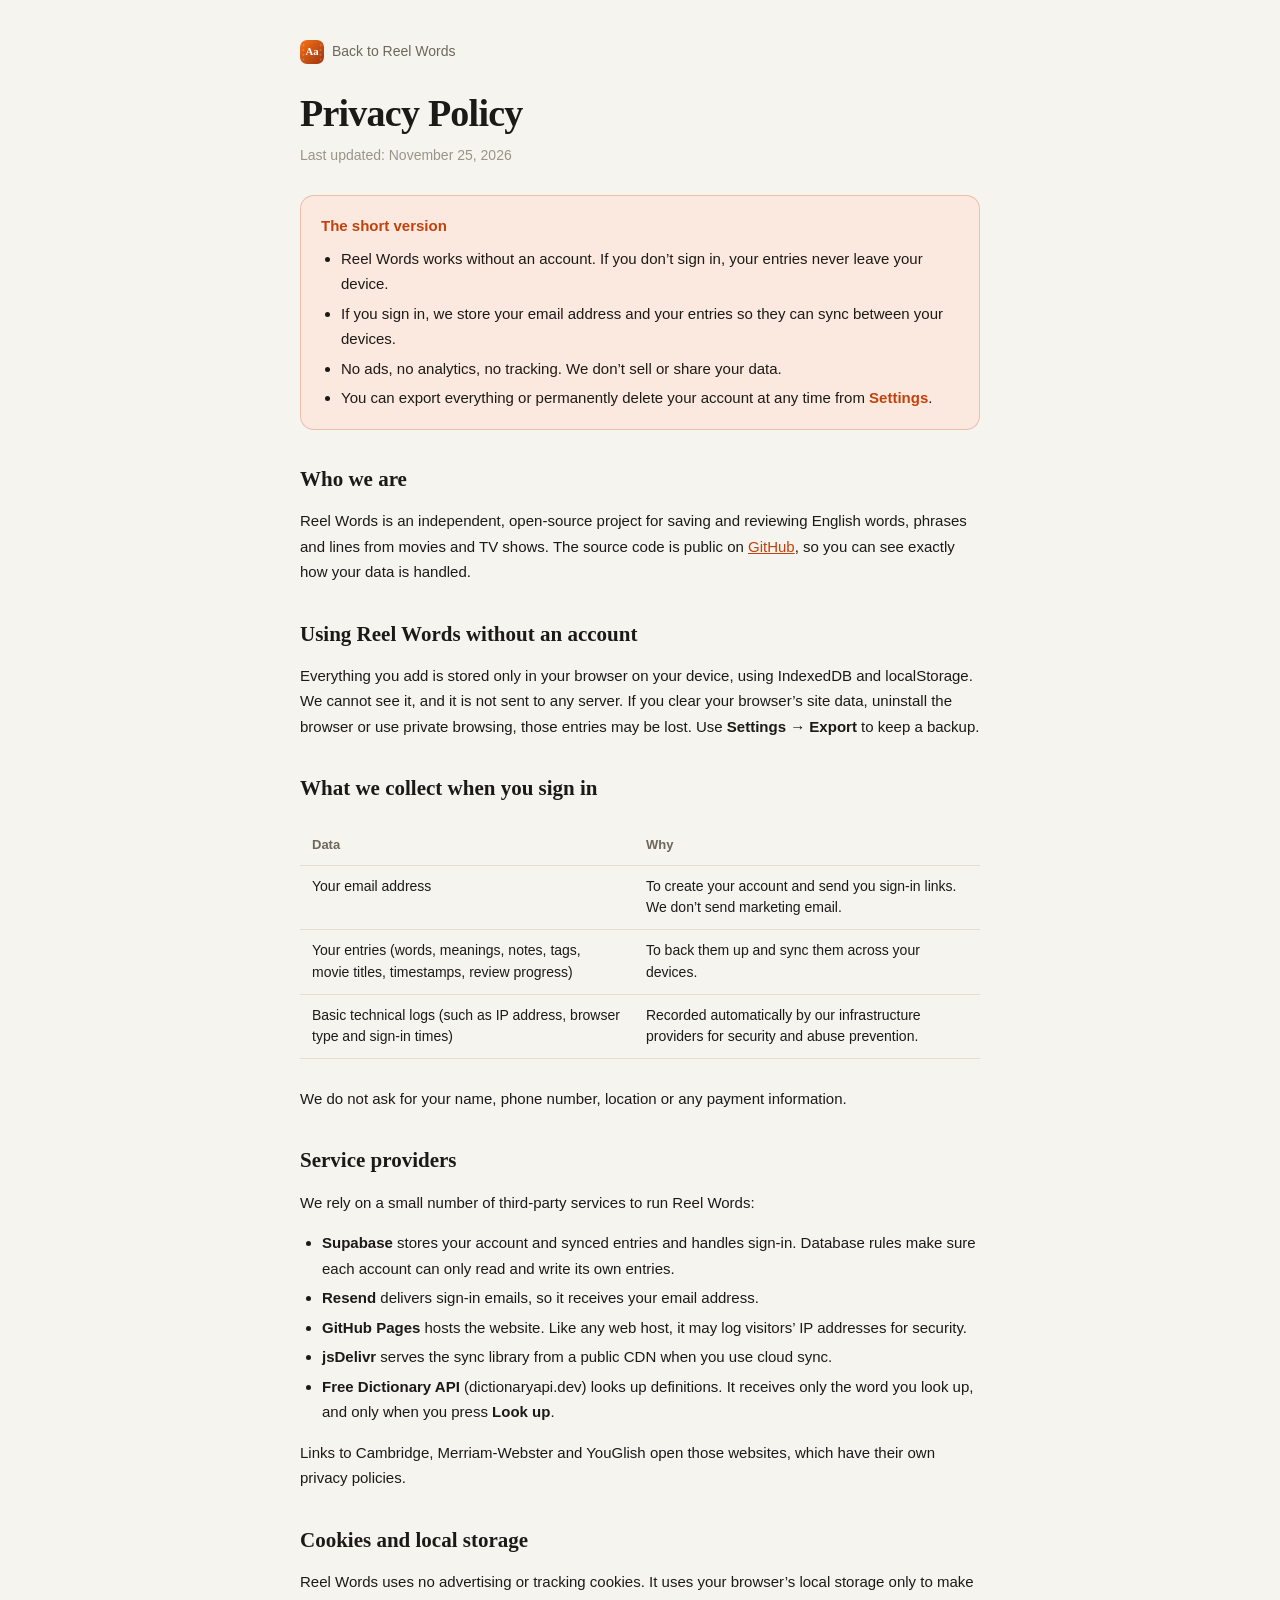
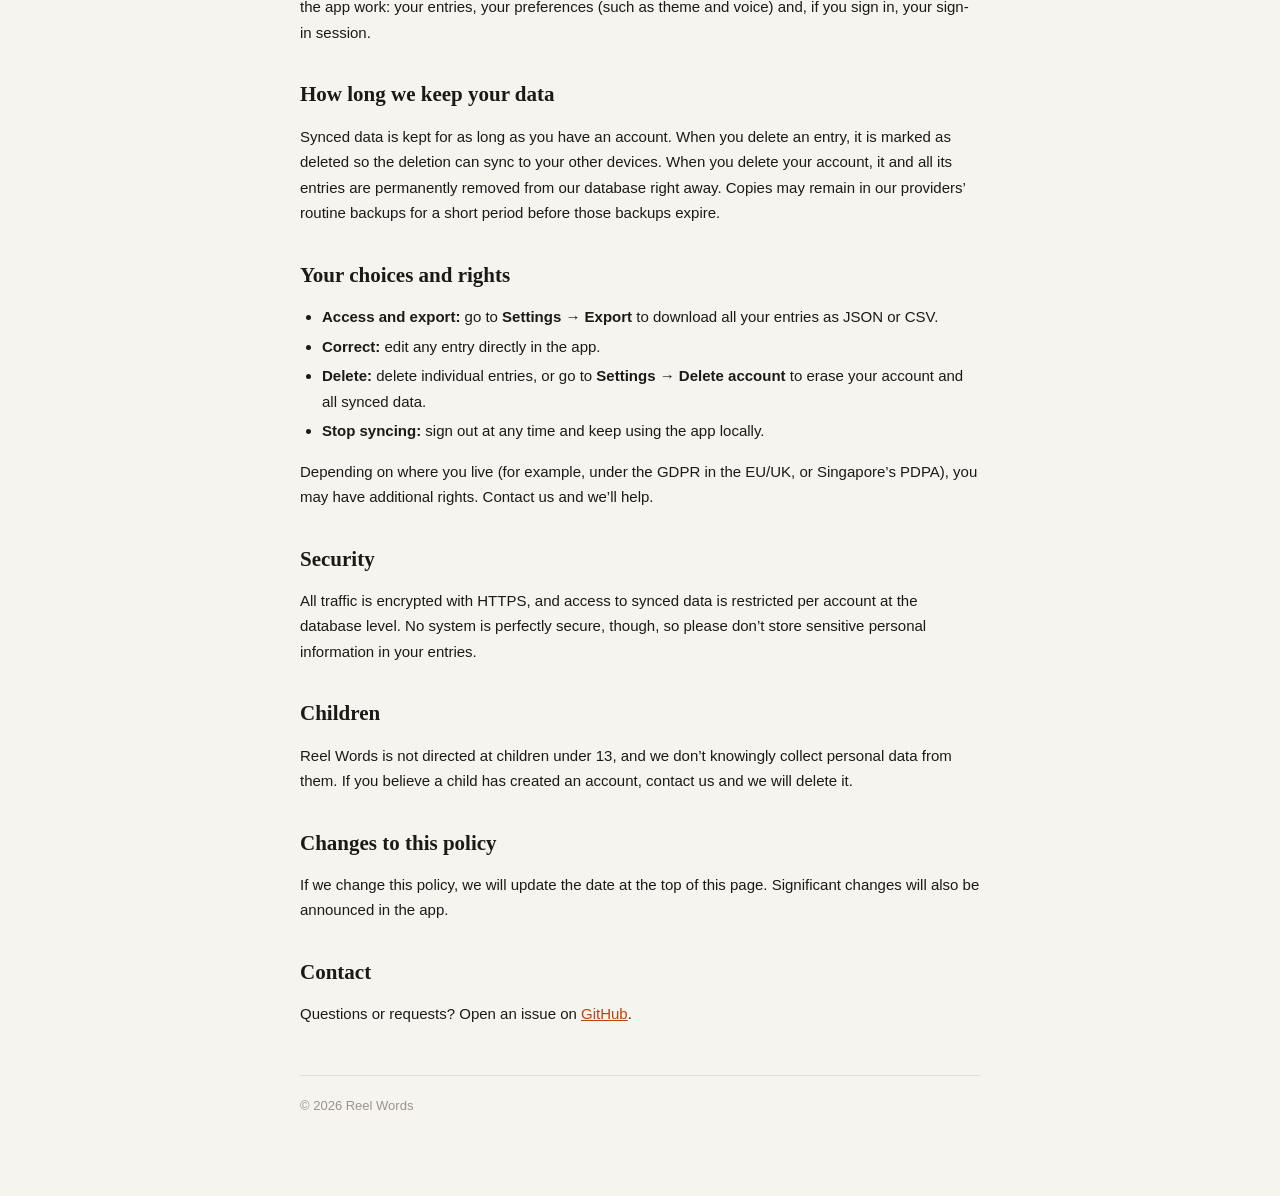
==== privacy.html @ d5b34e13 "Add privacy policy page" ====
<!doctype html>
<html lang="en">
<head>
  <meta charset="utf-8">
  <meta name="viewport" content="width=device-width, initial-scale=1, viewport-fit=cover">
  <title>Privacy Policy · Reel Words</title>
  <meta name="description" content="How Reel Words handles your data.">
  <link rel="icon" href="icon.svg" type="image/svg+xml">
  <link rel="stylesheet" href="css/style.css">
  <script>
    try {
      var t = (JSON.parse(localStorage.getItem('reel-words:settings')) || {}).theme;
      if (t === 'light' || t === 'dark') document.documentElement.setAttribute('data-theme', t);
    } catch (e) {}
  </script>
  <style>
    .doc { max-width: 720px; margin: 0 auto; padding: 40px 20px 80px; }
    .doc .back { display: inline-flex; align-items: center; gap: 8px; color: var(--muted); text-decoration: none; font-size: 14px; margin-bottom: 28px; }
    .doc .back:hover { color: var(--accent); }
    .doc .back img { border-radius: 7px; }
    .doc h1 { font: 600 clamp(28px, 5vw, 38px)/1.15 var(--font-display); letter-spacing: -.02em; margin: 0 0 8px; }
    .doc .updated { color: var(--faint); font-size: 14px; margin: 0 0 28px; }
    .doc .tldr { padding: 18px 20px; border-radius: var(--radius); background: var(--accent-soft); border: 1px solid color-mix(in srgb, var(--accent) 25%, transparent); margin-bottom: 32px; }
    .doc .tldr b { color: var(--accent); }
    .doc .tldr ul { margin: 8px 0 0; padding-left: 20px; }
    .doc h2 { font: 600 21px/1.3 var(--font-display); margin: 36px 0 10px; }
    .doc p, .doc li { color: var(--text); line-height: 1.7; }
    .doc ul { padding-left: 22px; }
    .doc li + li { margin-top: 4px; }
    .doc a { color: var(--accent); }
    .doc table { width: 100%; border-collapse: collapse; font-size: 14px; margin: 12px 0; }
    .doc th, .doc td { text-align: left; padding: 10px 12px; border-bottom: 1px solid var(--border); vertical-align: top; }
    .doc th { color: var(--muted); font-weight: 600; font-size: 13px; }
    .table-wrap { overflow-x: auto; }
    .doc footer { margin-top: 48px; padding-top: 20px; border-top: 1px solid var(--border); color: var(--faint); font-size: 13px; }
  </style>
</head>
<body>
  <main class="doc">
    <a class="back" href="./"><img src="icon.svg" alt="" width="24" height="24"> Back to Reel Words</a>

    <h1>Privacy Policy</h1>
    <p class="updated">Last updated: November 25, 2026</p>

    <div class="tldr">
      <b>The short version</b>
      <ul>
        <li>Reel Words works without an account. If you don’t sign in, your entries never leave your device.</li>
        <li>If you sign in, we store your email address and your entries so they can sync between your devices.</li>
        <li>No ads, no analytics, no tracking. We don’t sell or share your data.</li>
        <li>You can export everything or permanently delete your account at any time from <b>Settings</b>.</li>
      </ul>
    </div>

    <h2>Who we are</h2>
    <p>Reel Words is an independent, open-source project for saving and reviewing English words, phrases and lines from movies and TV shows. The source code is public on <a href="https://github.com/Wenxian-ee/reel-words" target="_blank" rel="noopener">GitHub</a>, so you can see exactly how your data is handled.</p>

    <h2>Using Reel Words without an account</h2>
    <p>Everything you add is stored only in your browser on your device, using IndexedDB and localStorage. We cannot see it, and it is not sent to any server. If you clear your browser’s site data, uninstall the browser or use private browsing, those entries may be lost. Use <b>Settings → Export</b> to keep a backup.</p>

    <h2>What we collect when you sign in</h2>
    <div class="table-wrap">
      <table>
        <thead><tr><th>Data</th><th>Why</th></tr></thead>
        <tbody>
          <tr><td>Your email address</td><td>To create your account and send you sign-in links. We don’t send marketing email.</td></tr>
          <tr><td>Your entries (words, meanings, notes, tags, movie titles, timestamps, review progress)</td><td>To back them up and sync them across your devices.</td></tr>
          <tr><td>Basic technical logs (such as IP address, browser type and sign-in times)</td><td>Recorded automatically by our infrastructure providers for security and abuse prevention.</td></tr>
        </tbody>
      </table>
    </div>
    <p>We do not ask for your name, phone number, location or any payment information.</p>

    <h2>Service providers</h2>
    <p>We rely on a small number of third-party services to run Reel Words:</p>
    <ul>
      <li><b>Supabase</b> stores your account and synced entries and handles sign-in. Database rules make sure each account can only read and write its own entries.</li>
      <li><b>Resend</b> delivers sign-in emails, so it receives your email address.</li>
      <li><b>GitHub Pages</b> hosts the website. Like any web host, it may log visitors’ IP addresses for security.</li>
      <li><b>jsDelivr</b> serves the sync library from a public CDN when you use cloud sync.</li>
      <li><b>Free Dictionary API</b> (dictionaryapi.dev) looks up definitions. It receives only the word you look up, and only when you press <b>Look up</b>.</li>
    </ul>
    <p>Links to Cambridge, Merriam-Webster and YouGlish open those websites, which have their own privacy policies.</p>

    <h2>Cookies and local storage</h2>
    <p>Reel Words uses no advertising or tracking cookies. It uses your browser’s local storage only to make the app work: your entries, your preferences (such as theme and voice) and, if you sign in, your sign-in session.</p>

    <h2>How long we keep your data</h2>
    <p>Synced data is kept for as long as you have an account. When you delete an entry, it is marked as deleted so the deletion can sync to your other devices. When you delete your account, it and all its entries are permanently removed from our database right away. Copies may remain in our providers’ routine backups for a short period before those backups expire.</p>

    <h2>Your choices and rights</h2>
    <ul>
      <li><b>Access and export:</b> go to <b>Settings → Export</b> to download all your entries as JSON or CSV.</li>
      <li><b>Correct:</b> edit any entry directly in the app.</li>
      <li><b>Delete:</b> delete individual entries, or go to <b>Settings → Delete account</b> to erase your account and all synced data.</li>
      <li><b>Stop syncing:</b> sign out at any time and keep using the app locally.</li>
    </ul>
    <p>Depending on where you live (for example, under the GDPR in the EU/UK, or Singapore’s PDPA), you may have additional rights. Contact us and we’ll help.</p>

    <h2>Security</h2>
    <p>All traffic is encrypted with HTTPS, and access to synced data is restricted per account at the database level. No system is perfectly secure, though, so please don’t store sensitive personal information in your entries.</p>

    <h2>Children</h2>
    <p>Reel Words is not directed at children under 13, and we don’t knowingly collect personal data from them. If you believe a child has created an account, contact us and we will delete it.</p>

    <h2>Changes to this policy</h2>
    <p>If we change this policy, we will update the date at the top of this page. Significant changes will also be announced in the app.</p>

    <h2>Contact</h2>
    <p>Questions or requests? Open an issue on <a href="https://github.com/Wenxian-ee/reel-words/issues" target="_blank" rel="noopener">GitHub</a>.</p>

    <footer>© 2026 Reel Words</footer>
  </main>
</body>
</html>
---- css/style.css ----
/* ============ Design tokens ============ */
:root {
  --bg: #f6f4ef;
  --surface: #ffffff;
  --surface-2: #f1eee7;
  --surface-3: #e9e5dc;
  --border: #e3ded3;
  --border-strong: #d3ccbe;
  --text: #1c1a17;
  --muted: #6d675d;
  --faint: #9a9488;

  --accent: #c2410c;
  --accent-hover: #a8360a;
  --accent-soft: #fbe9df;
  --accent-text: #ffffff;

  --word: #2563eb;      --word-soft: #e3ecfd;
  --phrase: #7c3aed;    --phrase-soft: #eee6fd;
  --sentence: #0f766e;  --sentence-soft: #dcf2ef;
  --star: #d97706;
  --danger: #dc2626;    --danger-soft: #fde4e4;
  --ok: #16a34a;

  --heat-0: #ebe7de;

  --shadow-sm: 0 1px 2px rgba(28, 26, 23, .06);
  --shadow: 0 1px 2px rgba(28, 26, 23, .05), 0 6px 20px -6px rgba(28, 26, 23, .12);
  --shadow-lg: 0 24px 60px -12px rgba(28, 26, 23, .35);

  --radius: 14px;
  --radius-sm: 9px;

  --font-ui: -apple-system, BlinkMacSystemFont, "SF Pro Text", "PingFang SC", "Hiragino Sans GB", "Microsoft YaHei", "Segoe UI", Roboto, sans-serif;
  --font-display: "New York", "Iowan Old Style", "Palatino Linotype", Georgia, "Songti SC", serif;
  --font-mono: "SF Mono", ui-monospace, Menlo, Consolas, monospace;

  color-scheme: light;
}

@media (prefers-color-scheme: dark) {
  :root:not([data-theme="light"]) {
    --bg: #121110; --surface: #1b1a18; --surface-2: #242220; --surface-3: #2e2b28;
    --border: #2f2c29; --border-strong: #423e39;
    --text: #f2efe9; --muted: #a59f94; --faint: #78726a;
    --accent: #fb923c; --accent-hover: #fdba74; --accent-soft: #3a2316; --accent-text: #1c1006;
    --word: #7aa7ff; --word-soft: #1c2740;
    --phrase: #b69cff; --phrase-soft: #2a2140;
    --sentence: #4fd1c0; --sentence-soft: #15302d;
    --star: #fbbf24; --danger: #f87171; --danger-soft: #3b1a1a; --ok: #4ade80;
    --heat-0: #262421;
    --shadow-sm: 0 1px 2px rgba(0,0,0,.3);
    --shadow: 0 1px 2px rgba(0,0,0,.3), 0 8px 24px -8px rgba(0,0,0,.5);
    --shadow-lg: 0 24px 60px -12px rgba(0,0,0,.7);
    color-scheme: dark;
  }
}
:root[data-theme="dark"] {
  --bg: #121110; --surface: #1b1a18; --surface-2: #242220; --surface-3: #2e2b28;
  --border: #2f2c29; --border-strong: #423e39;
  --text: #f2efe9; --muted: #a59f94; --faint: #78726a;
  --accent: #fb923c; --accent-hover: #fdba74; --accent-soft: #3a2316; --accent-text: #1c1006;
  --word: #7aa7ff; --word-soft: #1c2740;
  --phrase: #b69cff; --phrase-soft: #2a2140;
  --sentence: #4fd1c0; --sentence-soft: #15302d;
  --star: #fbbf24; --danger: #f87171; --danger-soft: #3b1a1a; --ok: #4ade80;
  --heat-0: #262421;
  --shadow-sm: 0 1px 2px rgba(0,0,0,.3);
  --shadow: 0 1px 2px rgba(0,0,0,.3), 0 8px 24px -8px rgba(0,0,0,.5);
  --shadow-lg: 0 24px 60px -12px rgba(0,0,0,.7);
  color-scheme: dark;
}

/* ============ Base ============ */
*, *::before, *::after { box-sizing: border-box; }
html { -webkit-text-size-adjust: 100%; }
body {
  margin: 0;
  background: var(--bg);
  color: var(--text);
  font: 15px/1.55 var(--font-ui);
  -webkit-font-smoothing: antialiased;
}
button, input, select, textarea { font: inherit; color: inherit; }
button { cursor: pointer; }
a { color: inherit; }
svg { width: 18px; height: 18px; fill: none; stroke: currentColor; stroke-width: 2; stroke-linecap: round; stroke-linejoin: round; flex-shrink: 0; }
[hidden] { display: none !important; }
kbd {
  font: 600 11px/1 var(--font-mono);
  padding: 3px 5px; border-radius: 5px;
  border: 1px solid var(--border-strong); border-bottom-width: 2px;
  color: var(--muted); background: var(--surface);
}
.btn.primary kbd { background: rgba(255,255,255,.18); color: inherit; border-color: rgba(255,255,255,.35); }
mark { background: var(--accent-soft); color: var(--accent); border-radius: 3px; padding: 0 2px; font-weight: 600; }
:focus-visible { outline: 2px solid var(--accent); outline-offset: 2px; }

/* ============ Layout ============ */
.app { display: grid; grid-template-columns: 248px 1fr; min-height: 100vh; }
.sidebar {
  position: sticky; top: 0; height: 100vh;
  display: flex; flex-direction: column; gap: 18px;
  padding: 22px 16px;
  border-right: 1px solid var(--border);
  background: var(--surface-2);
}
.brand { display: flex; align-items: center; gap: 10px; text-decoration: none; padding: 0 6px; }
.brand img { border-radius: 9px; box-shadow: var(--shadow-sm); }
.brand span { display: flex; flex-direction: column; line-height: 1.2; }
.brand strong { font-family: var(--font-display); font-size: 18px; letter-spacing: -.01em; }
.brand small { color: var(--muted); font-size: 12px; }

.nav { display: flex; flex-direction: column; gap: 2px; }
.nav a {
  display: flex; align-items: center; gap: 11px;
  padding: 9px 12px; border-radius: var(--radius-sm);
  text-decoration: none; color: var(--muted); font-weight: 500;
  transition: background .15s, color .15s;
}
.nav a:hover { background: var(--surface-3); color: var(--text); }
.nav a.active { background: var(--surface); color: var(--text); box-shadow: var(--shadow-sm); }
.nav a.active svg { color: var(--accent); }
.nav .count { margin-left: auto; font-size: 12px; color: var(--faint); font-variant-numeric: tabular-nums; }
.nav .badge-due {
  margin-left: auto; min-width: 22px; padding: 1px 7px; border-radius: 999px;
  background: var(--accent); color: var(--accent-text); font-size: 12px; font-weight: 700; text-align: center;
}
.sidebar-foot { margin-top: auto; font-size: 12px; color: var(--faint); padding: 0 8px; }
.sidebar-foot .streak { display: flex; align-items: center; gap: 8px; padding: 10px 12px; border-radius: var(--radius-sm); background: var(--surface); color: var(--muted); border: 1px solid var(--border); }
.sidebar-foot .streak b { color: var(--accent); font-size: 18px; font-family: var(--font-display); }

.sidebar-foot { display: grid; gap: 8px; }
.account {
  display: flex; align-items: center; gap: 10px; width: 100%; text-align: left;
  padding: 10px 12px; border-radius: var(--radius-sm); border: 1px solid var(--border);
  background: var(--surface); color: var(--text); text-decoration: none; font-size: 13px;
}
.account:hover { border-color: var(--border-strong); }
.account svg { color: var(--accent); }
.account span { display: flex; flex-direction: column; min-width: 0; line-height: 1.3; }
.account b { font-weight: 600; overflow: hidden; text-overflow: ellipsis; white-space: nowrap; }
.account small { color: var(--faint); font-size: 12px; }
.sync-dot { display: inline-block; width: 8px; height: 8px; border-radius: 50%; background: var(--faint); flex-shrink: 0; margin-right: 6px; vertical-align: 1px; }
.account .sync-dot { margin-right: 0; }
.sync-dot.synced { background: var(--ok); }
.sync-dot.syncing, .sync-dot.loading { background: var(--star); animation: pulse 1s ease-in-out infinite alternate; }
.sync-dot.error { background: var(--danger); }
@keyframes pulse { to { opacity: .3; } }
.signin-form { display: flex; gap: 8px; flex-wrap: wrap; margin-top: 4px; }
.signin-form .input { flex: 1 1 220px; min-width: 0; }
.signin-msg { margin: 8px 0 0; }

.main { padding: 32px clamp(16px, 4vw, 48px) 80px; max-width: 1240px; width: 100%; outline: none; }

.tabbar, .fab { display: none; }

@media (max-width: 860px) {
  .app { grid-template-columns: 1fr; }
  .sidebar { display: none; }
  .main { padding: 20px 16px calc(96px + env(safe-area-inset-bottom, 0px)); }
  .tabbar {
    display: grid; grid-template-columns: repeat(5, 1fr);
    position: fixed; left: 0; right: 0; bottom: 0; z-index: 20;
    padding: 6px 4px calc(6px + env(safe-area-inset-bottom, 0px));
    background: color-mix(in srgb, var(--surface) 88%, transparent);
    backdrop-filter: blur(14px); -webkit-backdrop-filter: blur(14px);
    border-top: 1px solid var(--border);
  }
  .tabbar a {
    position: relative;
    display: flex; flex-direction: column; align-items: center; gap: 2px;
    padding: 6px 0; font-size: 11px; color: var(--faint); text-decoration: none;
  }
  .tabbar a.active { color: var(--accent); }
  .tabbar svg { width: 21px; height: 21px; }
  .tabbar .dot { position: absolute; top: 3px; left: calc(50% + 8px); min-width: 16px; height: 16px; padding: 0 4px; border-radius: 99px; background: var(--accent); color: var(--accent-text); font-size: 10px; font-weight: 700; line-height: 16px; text-align: center; }
  .fab {
    display: grid; place-items: center;
    position: fixed; right: 18px; bottom: calc(78px + env(safe-area-inset-bottom, 0px)); z-index: 21;
    width: 56px; height: 56px; border-radius: 18px; border: 0;
    background: var(--accent); color: var(--accent-text); box-shadow: var(--shadow-lg);
  }
  .fab svg { width: 26px; height: 26px; stroke-width: 2.4; }
  .hide-mobile { display: none !important; }
}

/* ============ Buttons & controls ============ */
.btn {
  display: inline-flex; align-items: center; justify-content: center; gap: 8px;
  height: 38px; padding: 0 14px; border-radius: var(--radius-sm);
  border: 1px solid var(--border-strong); background: var(--surface); color: var(--text);
  font-weight: 600; font-size: 14px; white-space: nowrap;
  transition: background .15s, border-color .15s, transform .05s, color .15s;
}
.btn:hover { background: var(--surface-2); }
.btn:active { transform: translateY(1px); }
.btn:disabled { opacity: .45; cursor: not-allowed; transform: none; }
.btn.primary { background: var(--accent); border-color: var(--accent); color: var(--accent-text); }
.btn.primary:hover { background: var(--accent-hover); border-color: var(--accent-hover); }
.btn.danger { color: var(--danger); }
.btn.danger.solid { background: var(--danger); border-color: var(--danger); color: #fff; }
.btn.ghost { background: transparent; border-color: transparent; color: var(--muted); }
.btn.ghost:hover { background: var(--surface-2); color: var(--text); }
.btn.block { width: 100%; }
.btn.lg { height: 46px; padding: 0 22px; font-size: 15px; border-radius: 12px; }
.btn.sm { height: 30px; padding: 0 10px; font-size: 13px; }

.icon-btn {
  display: inline-grid; place-items: center; width: 32px; height: 32px;
  border-radius: 8px; border: 0; background: transparent; color: var(--faint);
  transition: background .15s, color .15s;
}
.icon-btn:hover { background: var(--surface-2); color: var(--text); }
.icon-btn.on { color: var(--star); }
.icon-btn.on svg { fill: currentColor; }
.icon-btn.danger:hover { color: var(--danger); background: var(--danger-soft); }

.seg {
  display: inline-flex; padding: 3px; gap: 2px;
  background: var(--surface-2); border: 1px solid var(--border); border-radius: 10px;
}
.seg button {
  border: 0; background: transparent; padding: 5px 12px; border-radius: 7px;
  color: var(--muted); font-size: 13px; font-weight: 600; white-space: nowrap;
}
.seg button:hover { color: var(--text); }
.seg button.on { background: var(--surface); color: var(--text); box-shadow: var(--shadow-sm); }
.seg button[data-v="word"].on { color: var(--word); }
.seg button[data-v="phrase"].on { color: var(--phrase); }
.seg button[data-v="sentence"].on { color: var(--sentence); }

.select, .input, .textarea {
  height: 38px; padding: 0 12px; border-radius: var(--radius-sm);
  border: 1px solid var(--border-strong); background: var(--surface);
  transition: border-color .15s, box-shadow .15s;
}
.select { padding-right: 30px; appearance: none; -webkit-appearance: none;
  background-image: url("data:image/svg+xml,%3Csvg xmlns='http://www.w3.org/2000/svg' viewBox='0 0 24 24' fill='none' stroke='%239a9488' stroke-width='2.5' stroke-linecap='round'%3E%3Cpolyline points='6 9 12 15 18 9'/%3E%3C/svg%3E");
  background-repeat: no-repeat; background-position: right 10px center; background-size: 14px;
  font-size: 13.5px; max-width: 200px;
}
.select.active { border-color: var(--accent); color: var(--accent); font-weight: 600; }
.textarea { height: auto; padding: 10px 12px; resize: vertical; min-height: 64px; line-height: 1.5; }
.input:focus, .textarea:focus, .select:focus { outline: none; border-color: var(--accent); box-shadow: 0 0 0 3px var(--accent-soft); }
.input::placeholder, .textarea::placeholder { color: var(--faint); }

/* ============ Page header & toolbar ============ */
.page-head { display: flex; align-items: flex-end; justify-content: space-between; gap: 16px; flex-wrap: wrap; margin-bottom: 22px; }
.page-head h1 { margin: 0; font: 600 clamp(26px, 4vw, 34px)/1.15 var(--font-display); letter-spacing: -.02em; }
.page-head .sub { margin: 4px 0 0; color: var(--muted); }

.toolbar { display: flex; flex-direction: column; gap: 12px; margin-bottom: 18px; }
.search {
  display: flex; align-items: center; gap: 10px;
  height: 46px; padding: 0 14px; border-radius: 12px;
  background: var(--surface); border: 1px solid var(--border-strong); box-shadow: var(--shadow-sm);
  color: var(--faint);
}
.search:focus-within { border-color: var(--accent); box-shadow: 0 0 0 3px var(--accent-soft); }
.search input { flex: 1; min-width: 0; border: 0; background: transparent; outline: none; font-size: 15px; color: var(--text); }
.search input::-webkit-search-cancel-button { display: none; }
.filters { display: flex; flex-wrap: wrap; gap: 8px; align-items: center; }
.filters .spacer { flex: 1; }

.result-line { display: flex; align-items: center; gap: 10px; color: var(--muted); font-size: 13px; margin: 0 2px 12px; }
.result-line .link { border: 0; background: none; color: var(--accent); font-weight: 600; padding: 0; font-size: 13px; }

/* ============ Entry cards ============ */
.grid { display: grid; grid-template-columns: repeat(auto-fill, minmax(min(100%, 330px), 1fr)); gap: 14px; align-items: start; }
.card {
  position: relative; display: flex; flex-direction: column; gap: 10px;
  padding: 16px 16px 12px; border-radius: var(--radius);
  background: var(--surface); border: 1px solid var(--border); box-shadow: var(--shadow-sm);
  transition: box-shadow .2s, border-color .2s, transform .2s;
  cursor: pointer;
  animation: rise .35s cubic-bezier(.2,.8,.2,1) both;
}
.card:hover { box-shadow: var(--shadow); border-color: var(--border-strong); transform: translateY(-1px); }
.card::before { content: ""; position: absolute; left: 0; top: 16px; bottom: 16px; width: 3px; border-radius: 0 3px 3px 0; background: var(--type-color); }
.card[data-type="word"] { --type-color: var(--word); --type-soft: var(--word-soft); }
.card[data-type="phrase"] { --type-color: var(--phrase); --type-soft: var(--phrase-soft); }
.card[data-type="sentence"] { --type-color: var(--sentence); --type-soft: var(--sentence-soft); }
@keyframes rise { from { opacity: 0; transform: translateY(6px); } }

.card-top { display: flex; align-items: center; gap: 8px; }
.card-top .actions { margin-left: auto; display: flex; gap: 0; margin-right: -6px; margin-top: -6px; }
.type-badge {
  display: inline-flex; align-items: center; height: 22px; padding: 0 8px; border-radius: 6px;
  background: var(--type-soft); color: var(--type-color); font-size: 12px; font-weight: 700;
}
.type-badge.word { --type-soft: var(--word-soft); --type-color: var(--word); }
.type-badge.phrase { --type-soft: var(--phrase-soft); --type-color: var(--phrase); }
.type-badge.sentence { --type-soft: var(--sentence-soft); --type-color: var(--sentence); }
.status { display: inline-flex; align-items: center; gap: 5px; font-size: 12px; color: var(--faint); }
.status::before { content: ""; width: 7px; height: 7px; border-radius: 50%; background: var(--faint); }
.status.learning::before { background: var(--star); }
.status.mastered::before { background: var(--ok); }

.headword { margin: 0; font: 600 21px/1.3 var(--font-display); letter-spacing: -.01em; word-break: break-word; }
.card[data-type="sentence"] .headword { font-size: 18px; font-weight: 500; }
.phonetic { font: 400 13px var(--font-ui); color: var(--faint); margin-left: 6px; letter-spacing: 0; }
.meaning { margin: 0; color: var(--text); font-size: 15px; }
.meaning.empty { color: var(--faint); font-style: italic; font-size: 14px; }
.context {
  margin: 0; padding: 8px 12px; border-radius: 8px;
  background: var(--surface-2); color: var(--muted);
  font: italic 14px/1.55 var(--font-display);
}
.context::before { content: "“"; } .context::after { content: "”"; }
.notes { margin: 0; color: var(--muted); font-size: 13.5px; white-space: pre-wrap; }
.tags { display: flex; flex-wrap: wrap; gap: 6px; }
.tag { font-size: 12px; color: var(--muted); background: var(--surface-2); border: 1px solid var(--border); padding: 1px 8px; border-radius: 99px; text-decoration: none; }
button.tag { cursor: pointer; } button.tag:hover { border-color: var(--accent); color: var(--accent); }
.card-foot { display: flex; align-items: center; gap: 10px; padding-top: 8px; border-top: 1px dashed var(--border); font-size: 12.5px; color: var(--faint); }
.card-foot .movie { display: inline-flex; align-items: center; gap: 5px; color: var(--muted); font-weight: 500; min-width: 0; border: 0; background: none; padding: 0; font-size: inherit; }
.card-foot .movie:hover { color: var(--accent); }
.card-foot .movie span { overflow: hidden; text-overflow: ellipsis; white-space: nowrap; }
.card-foot svg { width: 14px; height: 14px; }
.card-foot .time { font-family: var(--font-mono); font-size: 12px; }
.card-foot .when { margin-left: auto; white-space: nowrap; }

/* ============ Empty states ============ */
.empty-state { text-align: center; padding: 64px 20px; border: 1.5px dashed var(--border-strong); border-radius: 20px; background: var(--surface); }
.empty-state .art { font-size: 44px; line-height: 1; margin-bottom: 14px; }
.empty-state h2 { margin: 0 0 6px; font: 600 22px var(--font-display); }
.empty-state p { margin: 0 auto 20px; color: var(--muted); max-width: 420px; }
.empty-state .row { display: flex; gap: 10px; justify-content: center; flex-wrap: wrap; }

/* ============ Movies ============ */
.movie-grid { display: grid; grid-template-columns: repeat(auto-fill, minmax(min(100%, 210px), 1fr)); gap: 18px; }
.movie-card { display: flex; flex-direction: column; gap: 10px; text-decoration: none; position: relative; animation: rise .35s both; }
.cover {
  position: relative; aspect-ratio: 2 / 3; border-radius: 12px; overflow: hidden;
  background:
    radial-gradient(120% 80% at 20% 0%, hsl(var(--h) 80% 70% / .55), transparent 60%),
    linear-gradient(155deg, hsl(var(--h) 60% 42%), hsl(calc(var(--h) + 35) 65% 18%));
  box-shadow: var(--shadow); color: #fff; text-decoration: none;
  display: flex; flex-direction: column; justify-content: flex-end; padding: 16px;
  transition: transform .25s cubic-bezier(.2,.8,.2,1), box-shadow .25s;
}
.cover::after { content: ""; position: absolute; inset: 0; background: repeating-linear-gradient(90deg, transparent 0 22px, rgba(255,255,255,.04) 22px 23px); pointer-events: none; }
.movie-card:hover .cover { transform: translateY(-4px) rotate(-.4deg); box-shadow: var(--shadow-lg); }
.cover .initial { position: absolute; top: 10px; right: 14px; font: 700 64px/1 var(--font-display); opacity: .22; }
.cover .title { position: relative; font: 600 19px/1.2 var(--font-display); text-shadow: 0 2px 12px rgba(0,0,0,.35); word-break: break-word; }
.cover .count { position: relative; margin-top: 6px; font-size: 12.5px; opacity: .85; }
.movie-meta { display: flex; align-items: center; gap: 8px; }
.mini-bar { flex: 1; display: flex; height: 6px; border-radius: 99px; overflow: hidden; background: var(--surface-3); gap: 2px; }
.mini-bar span:nth-child(1) { background: var(--word); }
.mini-bar span:nth-child(2) { background: var(--phrase); }
.mini-bar span:nth-child(3) { background: var(--sentence); }
.movie-card .icon-btn { position: absolute; top: 8px; left: 8px; z-index: 2; color: #fff; background: rgba(0,0,0,.25); opacity: 0; transition: opacity .2s; }
.movie-card:hover .icon-btn, .movie-card .icon-btn:focus-visible { opacity: 1; }
@media (hover: none) { .movie-card .icon-btn { opacity: 1; } }

.legend { display: flex; gap: 14px; flex-wrap: wrap; font-size: 12.5px; color: var(--muted); }
.legend i { display: inline-block; width: 9px; height: 9px; border-radius: 3px; margin-right: 5px; vertical-align: -1px; }

/* ============ Review ============ */
.review-start { display: grid; grid-template-columns: 1.1fr 1fr; gap: 18px; }
@media (max-width: 760px) { .review-start { grid-template-columns: 1fr; } }
.panel { padding: 22px; border-radius: var(--radius); background: var(--surface); border: 1px solid var(--border); box-shadow: var(--shadow-sm); }
.panel h3 { margin: 0 0 14px; font-size: 13px; font-weight: 700; color: var(--muted); letter-spacing: .04em; }
.hero-num { font: 600 72px/1 var(--font-display); letter-spacing: -.03em; color: var(--accent); }
.hero-num + p { margin: 8px 0 20px; color: var(--muted); }
.opt-row { display: flex; flex-direction: column; gap: 8px; margin-bottom: 16px; }
.opt-row label { font-size: 13px; font-weight: 600; color: var(--muted); }
.opt-row .select { max-width: 100%; }
.btn-row { display: flex; gap: 10px; flex-wrap: wrap; }

.session { max-width: 720px; margin: 0 auto; }
.session-top { display: flex; align-items: center; gap: 14px; margin-bottom: 22px; }
.progress { flex: 1; height: 6px; border-radius: 99px; background: var(--surface-3); overflow: hidden; }
.progress span { display: block; height: 100%; background: var(--accent); border-radius: inherit; transition: width .35s ease; }
.session-top .num { font: 600 13px var(--font-mono); color: var(--muted); }

.flash {
  position: relative; min-height: 340px;
  display: flex; flex-direction: column; align-items: center; justify-content: center; text-align: center; gap: 14px;
  padding: 40px clamp(20px, 5vw, 52px); border-radius: 22px;
  background: var(--surface); border: 1px solid var(--border); box-shadow: var(--shadow);
  animation: rise .3s both;
}
.flash .type-badge { position: absolute; top: 18px; left: 18px; }
.flash .speak { position: absolute; top: 12px; right: 12px; }
.flash .big { margin: 0; font: 600 clamp(26px, 5vw, 40px)/1.2 var(--font-display); letter-spacing: -.02em; word-break: break-word; }
.flash .big.sentence { font-size: clamp(21px, 3.6vw, 28px); font-weight: 500; }
.flash .big.cn { font-family: var(--font-ui); font-weight: 600; font-size: clamp(22px, 4vw, 30px); }
.flash .context { max-width: 560px; }
.flash .src { font-size: 13px; color: var(--faint); display: inline-flex; align-items: center; gap: 6px; }
.flash .src svg { width: 14px; height: 14px; }
.flash .answer { width: 100%; padding-top: 18px; margin-top: 4px; border-top: 1px dashed var(--border-strong); display: flex; flex-direction: column; align-items: center; gap: 10px; animation: rise .25s both; }
.flash .answer .meaning { font-size: 19px; font-weight: 600; }
.blank { display: inline-block; min-width: 3em; border-bottom: 2px solid var(--accent); color: transparent; }

.grades { display: grid; grid-template-columns: repeat(4, 1fr); gap: 10px; margin-top: 18px; }
@media (max-width: 520px) { .grades { grid-template-columns: repeat(2, 1fr); } }
.grade {
  display: flex; flex-direction: column; align-items: center; gap: 2px;
  padding: 12px 8px; border-radius: 12px; border: 1px solid var(--border-strong); background: var(--surface);
  font-weight: 700; transition: transform .08s, border-color .15s, background .15s;
}
.grade:hover { transform: translateY(-2px); }
.grade small { font-weight: 500; font-size: 12px; color: var(--faint); }
.grade kbd { margin-top: 4px; }
.grade.g0 { color: var(--danger); } .grade.g0:hover { border-color: var(--danger); background: var(--danger-soft); }
.grade.g1 { color: var(--star); } .grade.g1:hover { border-color: var(--star); }
.grade.g2 { color: var(--ok); } .grade.g2:hover { border-color: var(--ok); }
.grade.g3 { color: var(--word); } .grade.g3:hover { border-color: var(--word); }
.reveal { margin-top: 18px; width: 100%; }

.summary { text-align: center; max-width: 560px; margin: 40px auto; }
.summary .art { font-size: 56px; }
.summary h2 { font: 600 30px var(--font-display); margin: 10px 0 6px; }
.summary-stats { display: grid; grid-template-columns: repeat(4, 1fr); gap: 10px; margin: 24px 0; }
.summary-stats div { padding: 14px 6px; border-radius: 12px; background: var(--surface); border: 1px solid var(--border); }
.summary-stats b { display: block; font: 600 26px var(--font-display); }
.summary-stats span { font-size: 12px; color: var(--muted); }

/* ============ Stats ============ */
.kpis { display: grid; grid-template-columns: repeat(auto-fit, minmax(min(100%, 170px), 1fr)); gap: 14px; margin-bottom: 18px; }
.kpi { padding: 18px; border-radius: var(--radius); background: var(--surface); border: 1px solid var(--border); box-shadow: var(--shadow-sm); }
.kpi .label { font-size: 13px; color: var(--muted); font-weight: 600; }
.kpi .value { font: 600 36px/1.1 var(--font-display); margin-top: 6px; letter-spacing: -.02em; font-variant-numeric: tabular-nums; }
.kpi .value small { font: 500 14px var(--font-ui); color: var(--muted); margin-left: 4px; }
.kpi .hint { font-size: 12.5px; color: var(--faint); margin-top: 2px; }
.stats-grid { display: grid; grid-template-columns: 1fr 1fr; gap: 14px; }
.stats-grid .wide { grid-column: 1 / -1; }
@media (max-width: 760px) { .stats-grid { grid-template-columns: 1fr; } }

.heat-wrap { overflow-x: auto; padding-bottom: 4px; }
.heatmap { display: grid; grid-template-rows: repeat(7, 13px); grid-auto-flow: column; grid-auto-columns: 13px; gap: 3px; width: max-content; }
.heatmap i { border-radius: 3px; background: var(--heat-0); }
.heatmap i.l1 { background: color-mix(in srgb, var(--accent) 30%, var(--heat-0)); }
.heatmap i.l2 { background: color-mix(in srgb, var(--accent) 55%, var(--heat-0)); }
.heatmap i.l3 { background: color-mix(in srgb, var(--accent) 80%, var(--heat-0)); }
.heatmap i.l4 { background: var(--accent); }
.heatmap i.future { background: transparent; }
.heat-legend { display: flex; align-items: center; gap: 3px; justify-content: flex-end; margin-top: 10px; font-size: 12px; color: var(--faint); }
.heat-legend i { width: 11px; height: 11px; border-radius: 3px; display: inline-block; }
.heat-legend span { margin: 0 4px; }

.stack { display: flex; height: 14px; border-radius: 99px; overflow: hidden; gap: 3px; margin: 6px 0 14px; background: var(--surface-3); }
.stack span:nth-child(1) { background: var(--word); }
.stack span:nth-child(2) { background: var(--phrase); }
.stack span:nth-child(3) { background: var(--sentence); }
.dist-list { display: grid; gap: 8px; }
.dist-list div { display: flex; align-items: center; gap: 10px; font-size: 14px; }
.dist-list i { width: 10px; height: 10px; border-radius: 3px; }
.dist-list b { margin-left: auto; font-variant-numeric: tabular-nums; }
.dist-list small { color: var(--faint); width: 3.2em; text-align: right; }

.bars { display: grid; gap: 10px; }
.bar-row { display: grid; grid-template-columns: minmax(0, 140px) 1fr 32px; align-items: center; gap: 10px; font-size: 13.5px; text-decoration: none; }
.bar-row .name { overflow: hidden; text-overflow: ellipsis; white-space: nowrap; color: var(--muted); }
.bar-row:hover .name { color: var(--accent); }
.bar-row .track { height: 10px; border-radius: 99px; background: var(--surface-2); overflow: hidden; }
.bar-row .track span { display: block; height: 100%; border-radius: inherit; background: var(--accent); }
.bar-row b { text-align: right; font-variant-numeric: tabular-nums; }
.muted { color: var(--muted); }
.small { font-size: 13px; }

/* ============ Settings ============ */
.settings { display: grid; gap: 16px; max-width: 760px; }
.setting { display: flex; align-items: center; justify-content: space-between; gap: 16px; padding: 14px 0; border-top: 1px solid var(--border); flex-wrap: wrap; }
.setting:first-of-type { border-top: 0; padding-top: 0; }
.setting .txt { flex: 1 1 240px; }
.setting .txt b { display: block; font-weight: 600; }
.setting .txt span { font-size: 13px; color: var(--muted); }
.setting .ctrl { display: flex; gap: 8px; align-items: center; flex-wrap: wrap; }
input[type="range"] { accent-color: var(--accent); width: 150px; }
.shortcuts { display: grid; grid-template-columns: auto 1fr; gap: 10px 16px; align-items: center; font-size: 14px; }
.shortcuts dt { display: flex; gap: 4px; }
.shortcuts dd { margin: 0; color: var(--muted); }

/* ============ Modal ============ */
.overlay {
  position: fixed; inset: 0; z-index: 50;
  display: flex; align-items: flex-start; justify-content: center;
  padding: max(6vh, 16px) 16px 16px;
  background: rgba(15, 12, 8, .45); backdrop-filter: blur(4px); -webkit-backdrop-filter: blur(4px);
  overflow-y: auto; animation: fade .2s both;
}
@keyframes fade { from { opacity: 0; } }
.modal {
  width: 100%; max-width: 640px; border-radius: 18px;
  background: var(--surface); box-shadow: var(--shadow-lg); border: 1px solid var(--border);
  animation: pop .25s cubic-bezier(.2,.9,.3,1.2) both;
}
.modal.sm { max-width: 420px; }
@keyframes pop { from { opacity: 0; transform: translateY(12px) scale(.98); } }
.modal-head { display: flex; align-items: center; justify-content: space-between; padding: 16px 18px 0 22px; }
.modal-head h2 { margin: 0; font: 600 20px var(--font-display); }
.modal-body { padding: 16px 22px; display: grid; gap: 14px; }
.modal-body p { margin: 0; color: var(--muted); }
.modal-foot { display: flex; align-items: center; gap: 10px; padding: 14px 22px 18px; border-top: 1px solid var(--border); flex-wrap: wrap; }
.modal-foot .left { margin-right: auto; display: flex; align-items: center; gap: 12px; font-size: 13px; color: var(--muted); }
@media (max-width: 600px) {
  .overlay { padding: 0; align-items: flex-end; }
  .modal { border-radius: 20px 20px 0 0; max-height: 94vh; overflow-y: auto; padding-bottom: env(safe-area-inset-bottom, 0px); animation-name: slideup; }
  @keyframes slideup { from { transform: translateY(40px); opacity: 0; } }
}

.field { display: grid; gap: 6px; }
.field > label { font-size: 13px; font-weight: 600; color: var(--muted); display: flex; align-items: center; gap: 8px; }
.field > label .opt { font-weight: 400; color: var(--faint); }
.field.main-input textarea {
  font: 500 22px/1.35 var(--font-display); border: 0; padding: 4px 0; background: transparent; box-shadow: none !important;
  resize: none; min-height: 40px; border-bottom: 2px solid var(--border); border-radius: 0;
}
.field.main-input textarea:focus { border-bottom-color: var(--accent); outline: none; }
.grid2 { display: grid; grid-template-columns: 1fr 1fr; gap: 14px; }
.grid2.r { grid-template-columns: 1.6fr 1fr; }
@media (max-width: 520px) { .grid2, .grid2.r { grid-template-columns: 1fr; } }
.type-row { display: flex; align-items: center; gap: 10px; flex-wrap: wrap; }
.type-row .hint { font-size: 12px; color: var(--faint); }
.type-row .ext { margin-left: auto; display: flex; gap: 4px; align-items: center; }
.ext a { font-size: 12.5px; color: var(--muted); text-decoration: none; padding: 4px 8px; border-radius: 6px; display: inline-flex; gap: 4px; align-items: center; }
.ext a:hover { background: var(--surface-2); color: var(--accent); }
.ext a svg { width: 12px; height: 12px; }
.check { display: inline-flex; align-items: center; gap: 7px; cursor: pointer; user-select: none; }
.check input { accent-color: var(--accent); width: 16px; height: 16px; }

.lookup { border-radius: 10px; background: var(--surface-2); border: 1px solid var(--border); padding: 10px 12px; font-size: 13.5px; }
.lookup .phon { font-weight: 600; color: var(--muted); margin-bottom: 6px; display: flex; gap: 8px; align-items: center; }
.lookup ul { list-style: none; margin: 0; padding: 0; display: grid; gap: 4px; }
.lookup li button {
  width: 100%; text-align: left; border: 0; background: transparent; padding: 6px 8px; border-radius: 7px; line-height: 1.45;
}
.lookup li button:hover { background: var(--surface); }
.lookup .pos { font-style: italic; color: var(--accent); margin-right: 6px; font-size: 12.5px; }
.lookup .ex { display: block; color: var(--faint); font-size: 12.5px; font-style: italic; }
.lookup.loading, .lookup.err { color: var(--muted); }

/* ============ Toast ============ */
#toast-root { position: fixed; left: 50%; bottom: 24px; transform: translateX(-50%); z-index: 60; display: grid; gap: 8px; pointer-events: none; width: max-content; max-width: calc(100vw - 32px); }
@media (max-width: 860px) { #toast-root { bottom: calc(150px + env(safe-area-inset-bottom, 0px)); } }
.toast {
  pointer-events: auto; display: flex; align-items: center; gap: 14px;
  padding: 10px 10px 10px 16px; border-radius: 12px;
  background: var(--text); color: var(--bg); box-shadow: var(--shadow-lg); font-size: 14px;
  animation: pop .25s both;
}
.toast.out { opacity: 0; transform: translateY(8px); transition: .2s; }
.toast button { border: 0; background: transparent; color: var(--accent); font-weight: 700; padding: 4px 8px; border-radius: 6px; filter: brightness(1.3); }
.toast:not(:has(button)) { padding-right: 16px; }

@media (prefers-reduced-motion: reduce) {
  *, *::before, *::after { animation: none !important; transition: none !important; }
}
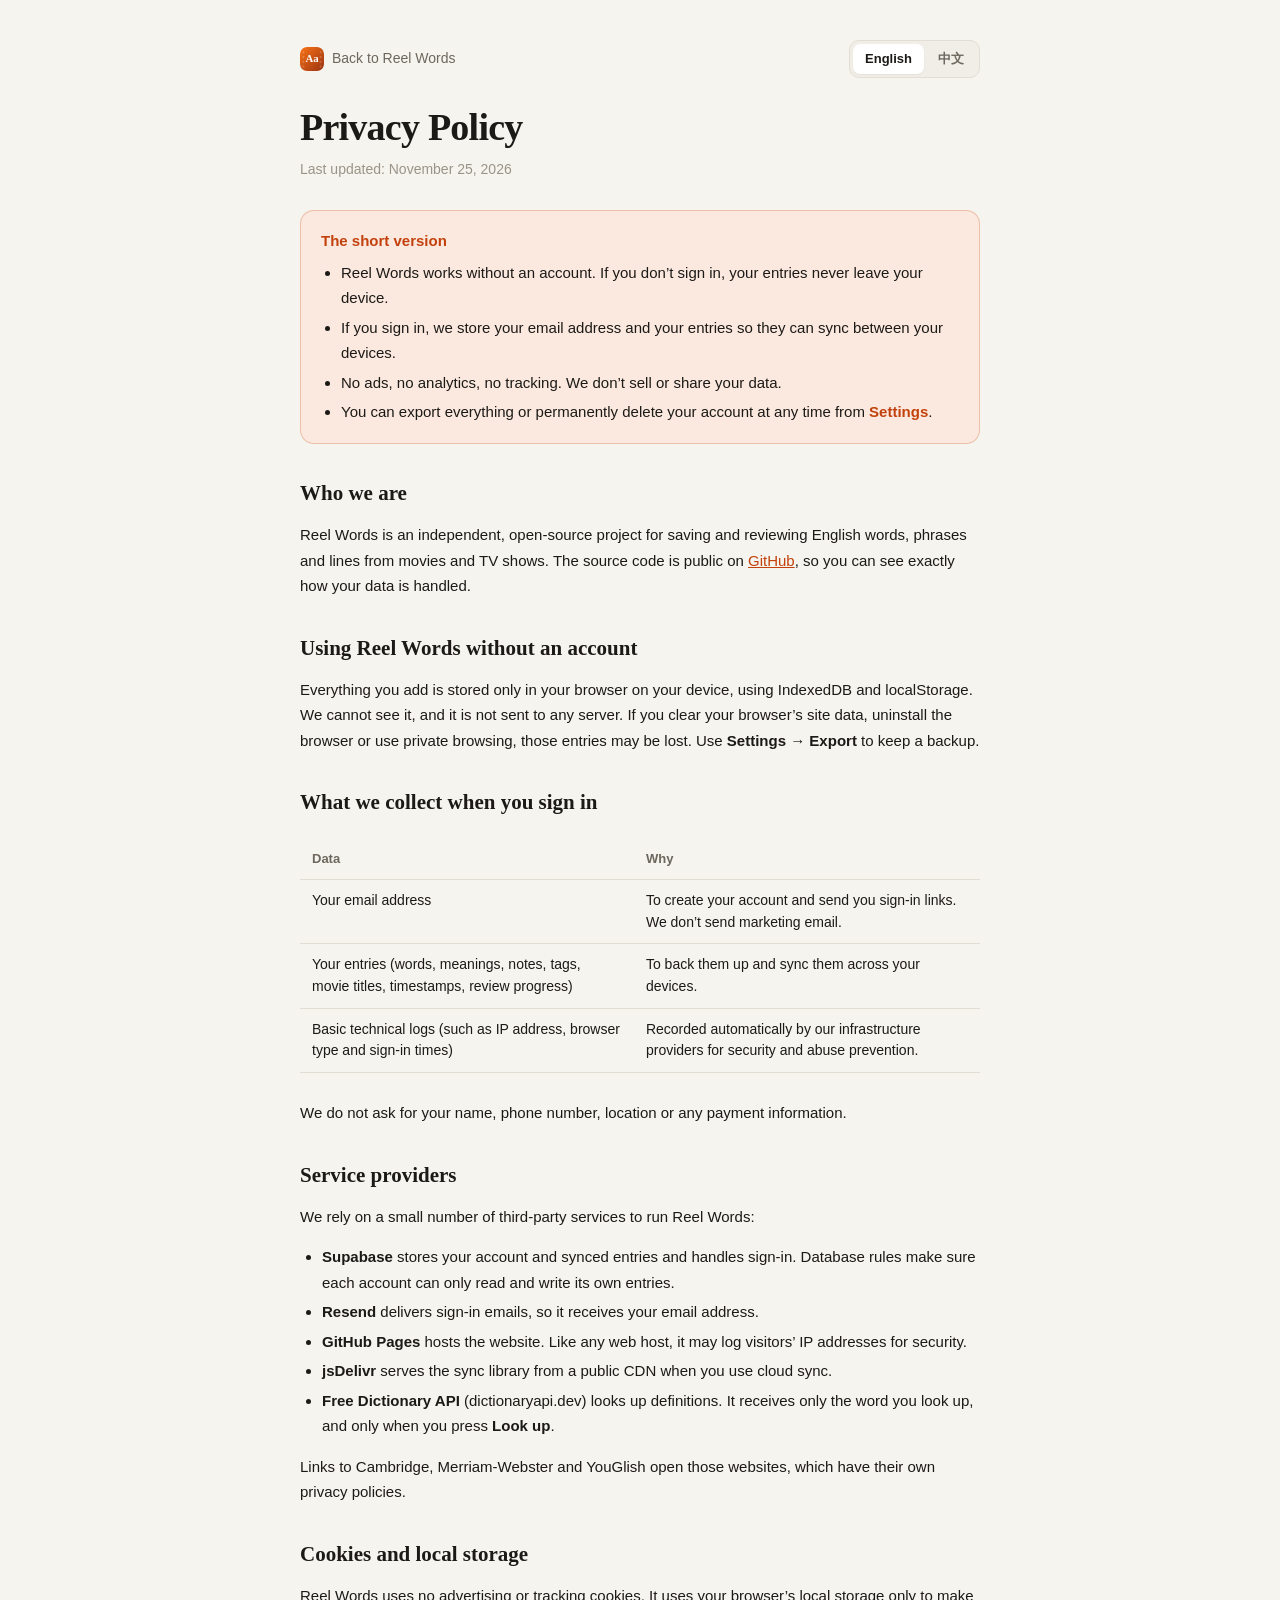
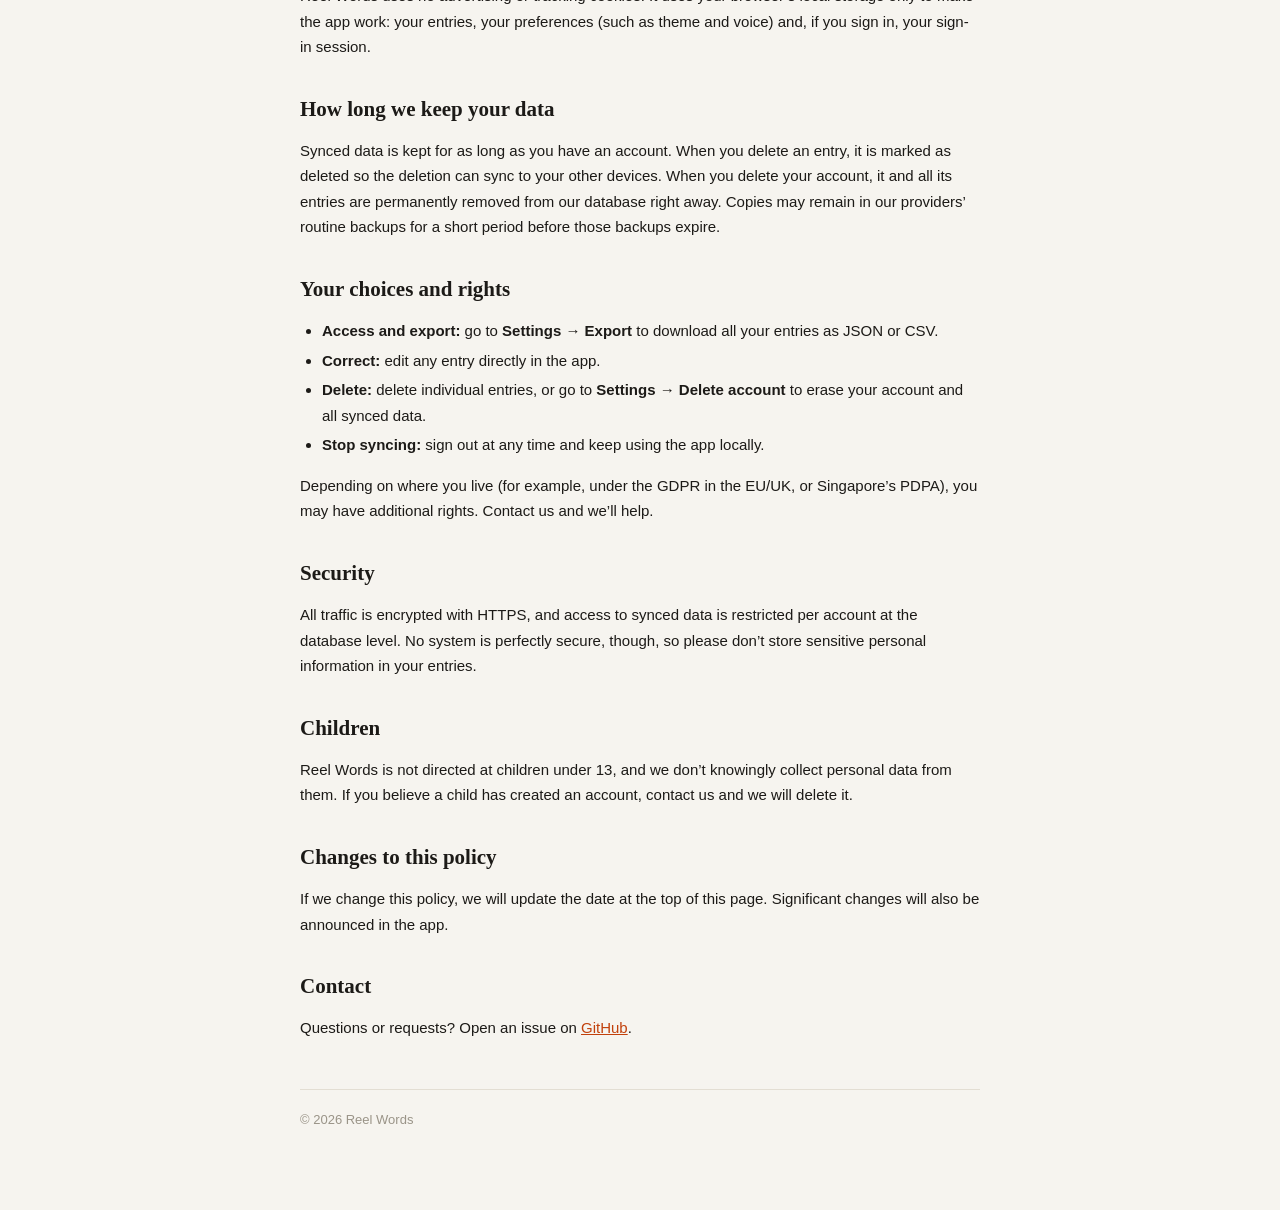
==== commit 1a47f1e2: "Add Chinese/English language switch" ====
--- a/privacy.html
+++ b/privacy.html
@@ -15,7 +15,8 @@
   </script>
   <style>
     .doc { max-width: 720px; margin: 0 auto; padding: 40px 20px 80px; }
-    .doc .back { display: inline-flex; align-items: center; gap: 8px; color: var(--muted); text-decoration: none; font-size: 14px; margin-bottom: 28px; }
+    .doc .topbar { display: flex; align-items: center; justify-content: space-between; gap: 12px; flex-wrap: wrap; margin-bottom: 28px; }
+    .doc .back { display: inline-flex; align-items: center; gap: 8px; color: var(--muted); text-decoration: none; font-size: 14px; }
     .doc .back:hover { color: var(--accent); }
     .doc .back img { border-radius: 7px; }
     .doc h1 { font: 600 clamp(28px, 5vw, 38px)/1.15 var(--font-display); letter-spacing: -.02em; margin: 0 0 8px; }
@@ -37,8 +38,12 @@
 </head>
 <body>
   <main class="doc">
-    <a class="back" href="./"><img src="icon.svg" alt="" width="24" height="24"> Back to Reel Words</a>
-
+    <div class="topbar">
+      <a class="back" href="./"><img src="icon.svg" alt="" width="24" height="24"> <span data-en="Back to Reel Words" data-zh="返回 Reel Words">Back to Reel Words</span></a>
+      <div class="seg" id="lang-seg"><button data-v="en">English</button><button data-v="zh">中文</button></div>
+    </div>
+
+    <article lang="en" data-lang="en">
     <h1>Privacy Policy</h1>
     <p class="updated">Last updated: November 25, 2026</p>
 
@@ -109,7 +114,104 @@
     <h2>Contact</h2>
     <p>Questions or requests? Open an issue on <a href="https://github.com/Wenxian-ee/reel-words/issues" target="_blank" rel="noopener">GitHub</a>.</p>
 
+    </article>
+
+    <article lang="zh-CN" data-lang="zh" hidden>
+    <h1>隐私政策</h1>
+    <p class="updated">最后更新：2026 年 11 月 25 日</p>
+
+    <div class="tldr">
+      <b>简短版本</b>
+      <ul>
+        <li>Reel Words 不注册也能使用。不登录的话，你的记录永远不会离开你的设备。</li>
+        <li>登录后，我们会保存你的邮箱地址和你的记录，以便在多台设备间同步。</li>
+        <li>没有广告、没有统计分析、没有追踪。我们不会出售或分享你的数据。</li>
+        <li>你可以随时在<b>设置</b>中导出全部数据，或永久注销账号。</li>
+      </ul>
+    </div>
+
+    <h2>关于我们</h2>
+    <p>Reel Words 是一个独立的开源项目，用于记录和复习英文电影、剧集中的单词、短语和句子。源代码公开在 <a href="https://github.com/Wenxian-ee/reel-words" target="_blank" rel="noopener">GitHub</a> 上，你可以直接查看我们是如何处理数据的。</p>
+
+    <h2>不登录时</h2>
+    <p>你添加的所有内容只保存在你设备上的浏览器里（IndexedDB 和 localStorage）。我们看不到这些数据，它们也不会被发送到任何服务器。如果你清除浏览器的网站数据、卸载浏览器或使用无痕模式，这些记录可能会丢失。请通过<b>设置 → 导出备份</b>保留一份副本。</p>
+
+    <h2>登录后我们收集的信息</h2>
+    <div class="table-wrap">
+      <table>
+        <thead><tr><th>数据</th><th>用途</th></tr></thead>
+        <tbody>
+          <tr><td>你的邮箱地址</td><td>创建账号并发送登录链接。我们不会发送营销邮件。</td></tr>
+          <tr><td>你的记录（单词、释义、笔记、标签、影视名称、时间点、复习进度）</td><td>备份记录，并在你的多台设备之间同步。</td></tr>
+          <tr><td>基础技术日志（如 IP 地址、浏览器类型、登录时间）</td><td>由基础设施服务商自动记录，用于安全防护和防止滥用。</td></tr>
+        </tbody>
+      </table>
+    </div>
+    <p>我们不会索取你的姓名、电话、位置或任何支付信息。</p>
+
+    <h2>第三方服务</h2>
+    <p>Reel Words 依赖以下少数第三方服务运行：</p>
+    <ul>
+      <li><b>Supabase</b>：存储你的账号和同步的记录，并负责登录。数据库规则确保每个账号只能读写自己的记录。</li>
+      <li><b>Resend</b>：发送登录邮件，因此会接收到你的邮箱地址。</li>
+      <li><b>GitHub Pages</b>：托管本网站。和其他网站托管服务一样，它可能出于安全目的记录访问者的 IP 地址。</li>
+      <li><b>jsDelivr</b>：使用云同步时，从公共 CDN 加载同步组件。</li>
+      <li><b>Free Dictionary API</b>（dictionaryapi.dev）：查询英文释义。只有在你点击<b>查词</b>时，它才会收到你查询的那个单词。</li>
+    </ul>
+    <p>有道、剑桥、Merriam-Webster、YouGlish 等外部链接会打开对应的网站，它们有各自的隐私政策。</p>
+
+    <h2>Cookie 与本地存储</h2>
+    <p>Reel Words 不使用任何广告或追踪 Cookie。浏览器本地存储仅用于让应用正常运行：保存你的记录、偏好设置（如主题、语音、语言），以及登录后的登录状态。</p>
+
+    <h2>数据保留期限</h2>
+    <p>账号存在期间，同步的数据会一直保留。删除一条记录时，它会被标记为“已删除”，以便这个删除操作同步到你的其他设备。注销账号时，账号及其所有记录会立即从数据库中永久删除；服务商的例行备份中可能会短暂保留副本，直到这些备份过期。</p>
+
+    <h2>你的选择与权利</h2>
+    <ul>
+      <li><b>查阅与导出</b>：在<b>设置 → 导出备份</b>中下载全部记录（JSON 或 CSV）。</li>
+      <li><b>更正</b>：直接在应用中编辑任意记录。</li>
+      <li><b>删除</b>：删除单条记录，或在<b>设置 → 注销账号</b>中删除账号及所有云端数据。</li>
+      <li><b>停止同步</b>：随时退出登录，继续在本地使用。</li>
+    </ul>
+    <p>根据你所在地区的法律（例如欧盟、英国的 GDPR，新加坡的 PDPA，或中国的《个人信息保护法》），你可能享有其他权利。如有需要，请联系我们。</p>
+
+    <h2>安全</h2>
+    <p>所有通信均通过 HTTPS 加密，云端数据在数据库层面按账号隔离访问。但没有任何系统是绝对安全的，请不要在记录中保存敏感的个人信息。</p>
+
+    <h2>儿童</h2>
+    <p>Reel Words 不面向 13 岁以下的儿童，我们也不会有意收集他们的个人信息。如果你认为有儿童注册了账号，请联系我们，我们会将其删除。</p>
+
+    <h2>政策变更</h2>
+    <p>如果本政策有所修改，我们会更新页面顶部的日期；重大变更也会在应用内告知。</p>
+
+    <h2>联系我们</h2>
+    <p>有任何问题或请求，请在 <a href="https://github.com/Wenxian-ee/reel-words/issues" target="_blank" rel="noopener">GitHub</a> 上提交 Issue。</p>
+
+    </article>
+
     <footer>© 2026 Reel Words</footer>
   </main>
+  <script>
+    (function () {
+      var KEY = 'reel-words:settings';
+      function read() { try { return JSON.parse(localStorage.getItem(KEY)) || {}; } catch (e) { return {}; } }
+      var lang = read().lang || (/^zh/i.test(navigator.language || '') ? 'zh' : 'en');
+      if (location.hash === '#zh' || location.hash === '#en') lang = location.hash.slice(1);
+      function apply(l) {
+        lang = l;
+        document.documentElement.lang = l === 'zh' ? 'zh-CN' : 'en';
+        document.title = l === 'zh' ? '隐私政策 · Reel Words' : 'Privacy Policy · Reel Words';
+        document.querySelectorAll('article[data-lang]').forEach(function (a) { a.hidden = a.dataset.lang !== l; });
+        document.querySelectorAll('#lang-seg button').forEach(function (b) { b.classList.toggle('on', b.dataset.v === l); });
+        document.querySelectorAll('[data-en]').forEach(function (el) { el.textContent = el.getAttribute('data-' + l); });
+      }
+      document.getElementById('lang-seg').addEventListener('click', function (e) {
+        var b = e.target.closest('button'); if (!b) return;
+        apply(b.dataset.v);
+        try { var s = read(); s.lang = b.dataset.v; localStorage.setItem(KEY, JSON.stringify(s)); } catch (err) {}
+      });
+      apply(lang);
+    })();
+  </script>
 </body>
 </html>
--- a/css/style.css
+++ b/css/style.css
@@ -147,6 +147,13 @@
 .sync-dot.syncing, .sync-dot.loading { background: var(--star); animation: pulse 1s ease-in-out infinite alternate; }
 .sync-dot.error { background: var(--danger); }
 @keyframes pulse { to { opacity: .3; } }
+.lang-switch {
+  display: inline-flex; align-items: center; gap: 6px; justify-self: start;
+  border: 0; background: none; padding: 4px 6px; border-radius: 6px;
+  color: var(--faint); font-size: 12.5px;
+}
+.lang-switch:hover { color: var(--accent); background: var(--surface-3); }
+.lang-switch svg { width: 14px; height: 14px; }
 .signin-form { display: flex; gap: 8px; flex-wrap: wrap; margin-top: 4px; }
 .signin-form .input { flex: 1 1 220px; min-width: 0; }
 .signin-msg { margin: 8px 0 0; }
